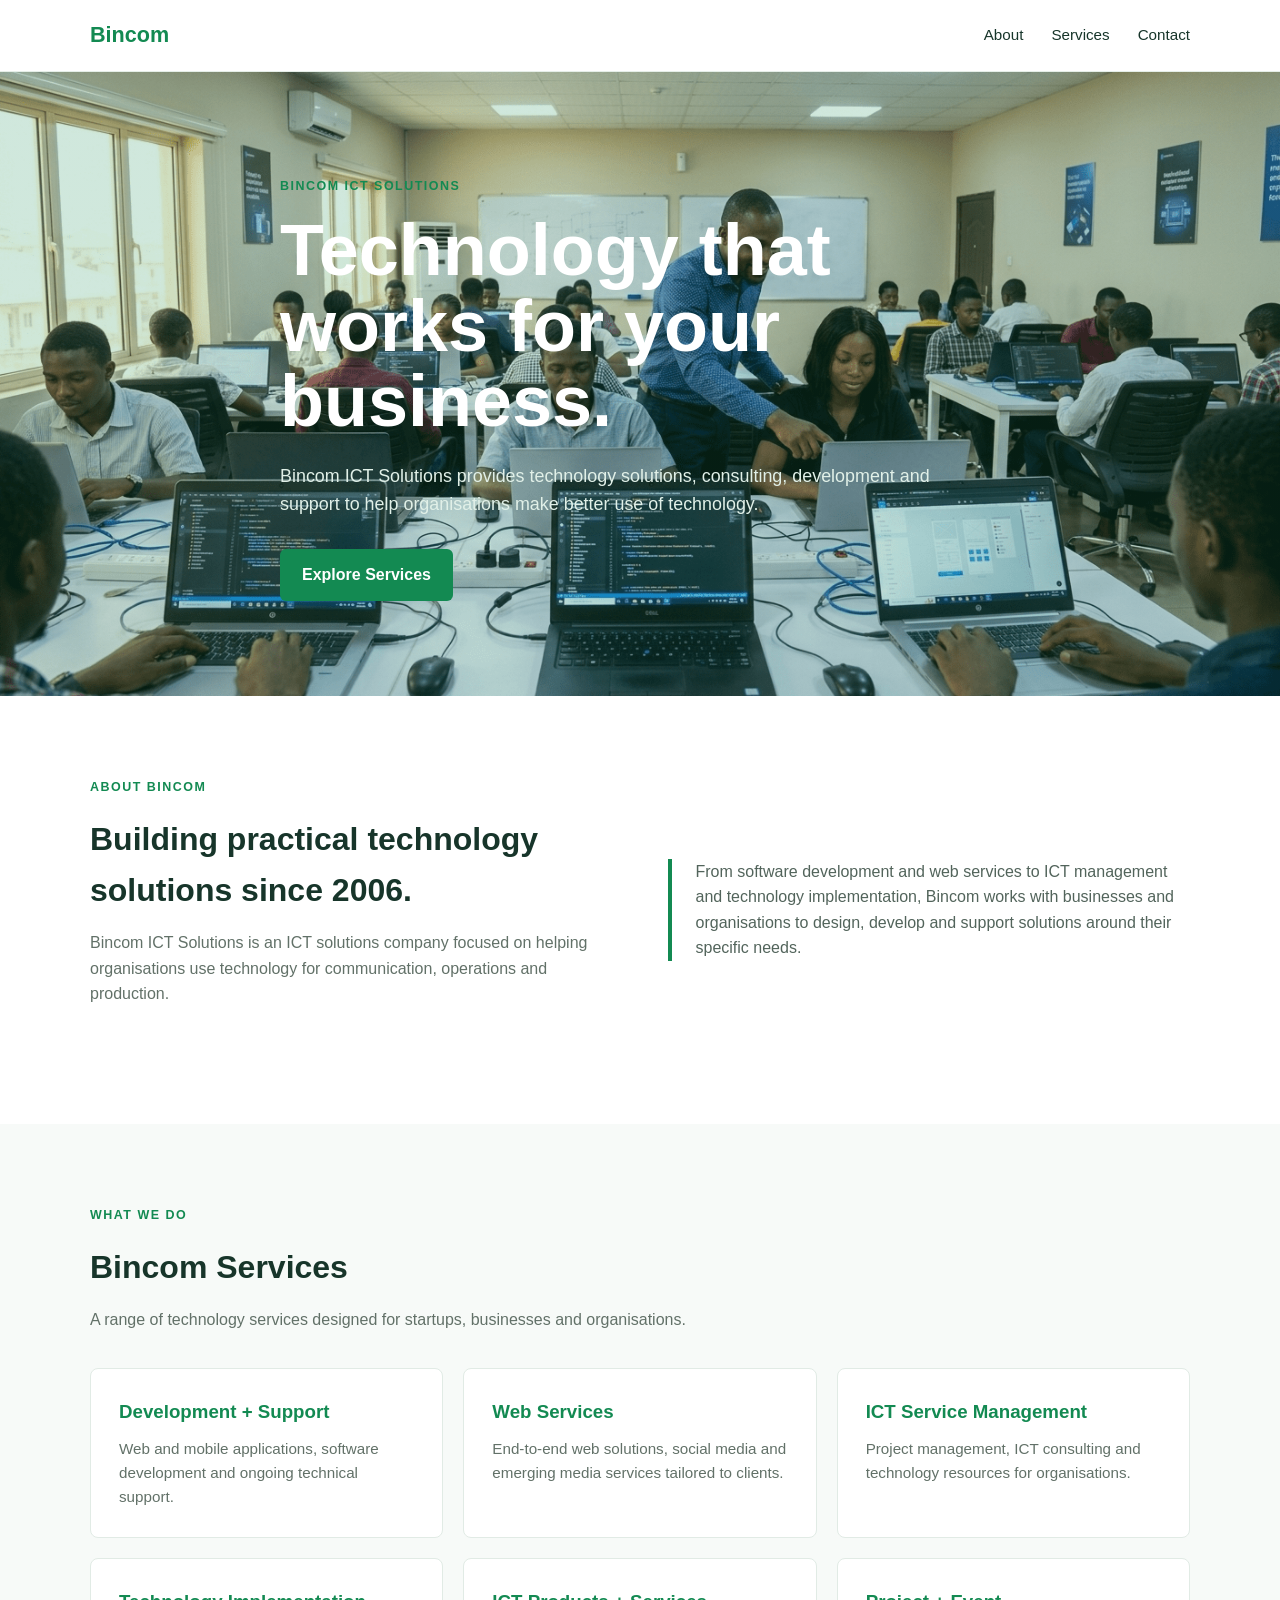
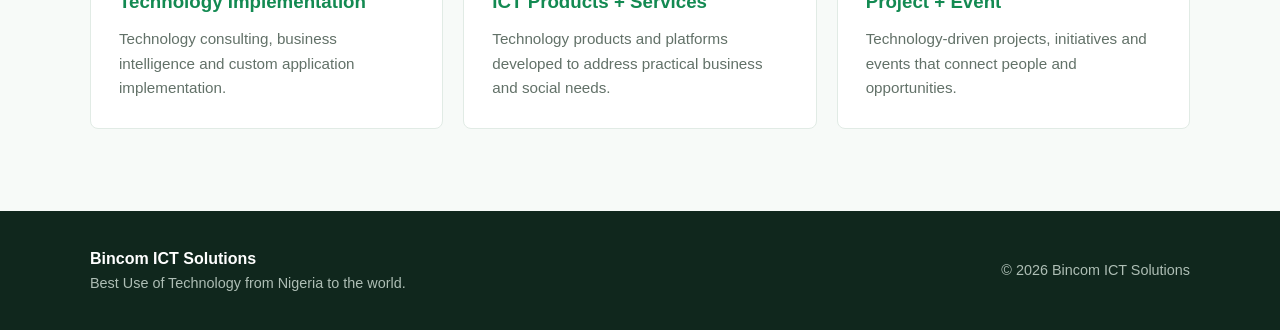
==== assignment1.html @ 0c13c12b "Initial commit: Bincom PHP course Assessment 1 (HTML/CSS one-page site)" ====
<!DOCTYPE html>
<html lang="en">

<head>
    <meta charset="UTF-8">
    <meta name="viewport" content="width=device-width, initial-scale=1.0">
    <title>Bincom ICT Solutions</title>
    <style>
        * {
            box-sizing: border-box;
            margin: 0;
            padding: 0;
        }

        html {
            scroll-behavior: smooth;
        }

        body {
            font-family: Arial, Helvetica, sans-serif;
            color: #17352a;
            background: #fff;
            line-height: 1.6;
        }

        a {
            color: inherit;
            text-decoration: none;
        }

        .container {
            width: min(1100px, 90%);
            margin: auto;
        }

        nav {
            height: 72px;
            display: flex;
            align-items: center;
            justify-content: space-between;
            border-bottom: 1px solid #e5eee8;
            position: sticky;
            top: 0;
            background: rgba(255, 255, 255, .96);
            z-index: 10;
        }

        .logo {
            font-size: 1.35rem;
            font-weight: 800;
            color: #138a52;
        }

        .nav-links {
            display: flex;
            gap: 28px;
            list-style: none;
            font-size: .95rem;
        }

        .nav-links a:hover {
            color: #138a52;
        }

        .hero {
            padding: 105px 0 95px;
background: linear-gradient(0deg, rgba(19, 138, 82, .2), rgba(19, 138, 82, .2)), url('assets/img/swergthyj.png') center/cover no-repeat;        }

        .hero-content {
            max-width: 720px;
            color: #fff;

            p{
                
                color: #e1f0e8;
            }
        }

        .eyebrow {
            color: #138a52;
            font-weight: 700;
            text-transform: uppercase;
            letter-spacing: 1.5px;
            font-size: .78rem;
            margin-bottom: 16px;
        }

        h1 {
            font-size: clamp(2.5rem, 6vw, 4.5rem);
            line-height: 1.05;
            margin-bottom: 22px;
        }

        .hero p {
            font-size: 1.12rem;
            /* color: #52645b; */
            max-width: 650px;
            margin-bottom: 30px;
        }

        .btn {
            display: inline-block;
            padding: 13px 22px;
            border-radius: 6px;
            background: #138a52;
            color: #fff;
            font-weight: 700;
        }

        .btn:hover {
            background: #0d7042;
        }

        section {
            padding: 82px 0;
        }

        .section-title {
            font-size: 2rem;
            margin-bottom: 14px;
        }

        .section-lead {
            color: #627168;
            max-width: 700px;
            margin-bottom: 35px;
        }

        .about {
            background: #fff;
        }

        .about-grid {
            display: grid;
            grid-template-columns: 1fr 1fr;
            gap: 55px;
            align-items: center;
        }

        .about-box {
            border-left: 4px solid #138a52;
            padding-left: 24px;
            color: #52645b;
        }

        .services {
            background: #f7faf8;
        }

        .cards {
            display: grid;
            grid-template-columns: repeat(3, 1fr);
            gap: 20px;
        }

        .card {
            background: #fff;
            border: 1px solid #e1ebe5;
            border-radius: 8px;
            padding: 28px;
        }

        .card h3 {
            margin-bottom: 10px;
            color: #138a52;
        }

        .card p {
            color: #627168;
            font-size: .95rem;
        }

        footer {
            background: #10271d;
            color: #dce9e1;
            padding: 35px 0;
        }

        .footer-inner {
            display: flex;
            justify-content: space-between;
            gap: 20px;
            align-items: center;
        }

        footer strong {
            color: #fff;
        }

        footer p {
            font-size: .9rem;
            color: #aebeb5;
        }

        @media (max-width: 760px) {
            .nav-links {
                gap: 14px;
                font-size: .82rem;
            }

            .about-grid,
            .cards {
                grid-template-columns: 1fr;
            }

            .hero {
                padding: 75px 0;
            }

            section {
                padding: 60px 0;
            }

            .footer-inner {
                flex-direction: column;
                align-items: flex-start;
            }
        }
    </style>
</head>

<body>

    <nav>
        <div class="container" style="display:flex;align-items:center;justify-content:space-between;">
            <a class="logo" href="#">Bincom</a>
            <ul class="nav-links">
                <li><a href="#about">About</a></li>
                <li><a href="#services">Services</a></li>
                <li><a href="#contact">Contact</a></li>
            </ul>
        </div>
    </nav>

    <header class="hero">
        <div class="container hero-content">
            <div class="eyebrow">Bincom ICT Solutions</div>
            <h1>Technology that works for your business.</h1>
            <p>
                Bincom ICT Solutions provides technology solutions, consulting,
                development and support to help organisations make better use of technology.
            </p>
            <a class="btn" href="#services">Explore Services</a>
        </div>
    </header>

    <section class="about" id="about">
        <div class="container about-grid">
            <div>
                <div class="eyebrow">About Bincom</div>
                <h2 class="section-title">Building practical technology solutions since 2006.</h2>
                <p class="section-lead">
                    Bincom ICT Solutions is an ICT solutions company focused on helping
                    organisations use technology for communication, operations and production.
                </p>
            </div>
            <div class="about-box">
                <p>
                    From software development and web services to ICT management and
                    technology implementation, Bincom works with businesses and organisations
                    to design, develop and support solutions around their specific needs.
                </p>
            </div>
        </div>
    </section>

    <section class="services" id="services">
        <div class="container">
            <div class="eyebrow">What We Do</div>
            <h2 class="section-title">Bincom Services</h2>
            <p class="section-lead">
                A range of technology services designed for startups, businesses and organisations.
            </p>

            <div class="cards">
                <div class="card">
                    <h3>Development + Support</h3>
                    <p>Web and mobile applications, software development and ongoing technical support.</p>
                </div>
                <div class="card">
                    <h3>Web Services</h3>
                    <p>End-to-end web solutions, social media and emerging media services tailored to clients.</p>
                </div>
                <div class="card">
                    <h3>ICT Service Management</h3>
                    <p>Project management, ICT consulting and technology resources for organisations.</p>
                </div>
                <div class="card">
                    <h3>Technology Implementation</h3>
                    <p>Technology consulting, business intelligence and custom application implementation.</p>
                </div>
                <div class="card">
                    <h3>ICT Products + Services</h3>
                    <p>Technology products and platforms developed to address practical business and social needs.</p>
                </div>
                <div class="card">
                    <h3>Project + Event</h3>
                    <p>Technology-driven projects, initiatives and events that connect people and opportunities.</p>
                </div>
            </div>
        </div>
    </section>

    <footer id="contact">
        <div class="container footer-inner">
            <div>
                <strong>Bincom ICT Solutions</strong>
                <p>Best Use of Technology from Nigeria to the world.</p>
            </div>
            <p>© 2026 Bincom ICT Solutions</p>
        </div>
    </footer>

</body>

</html>
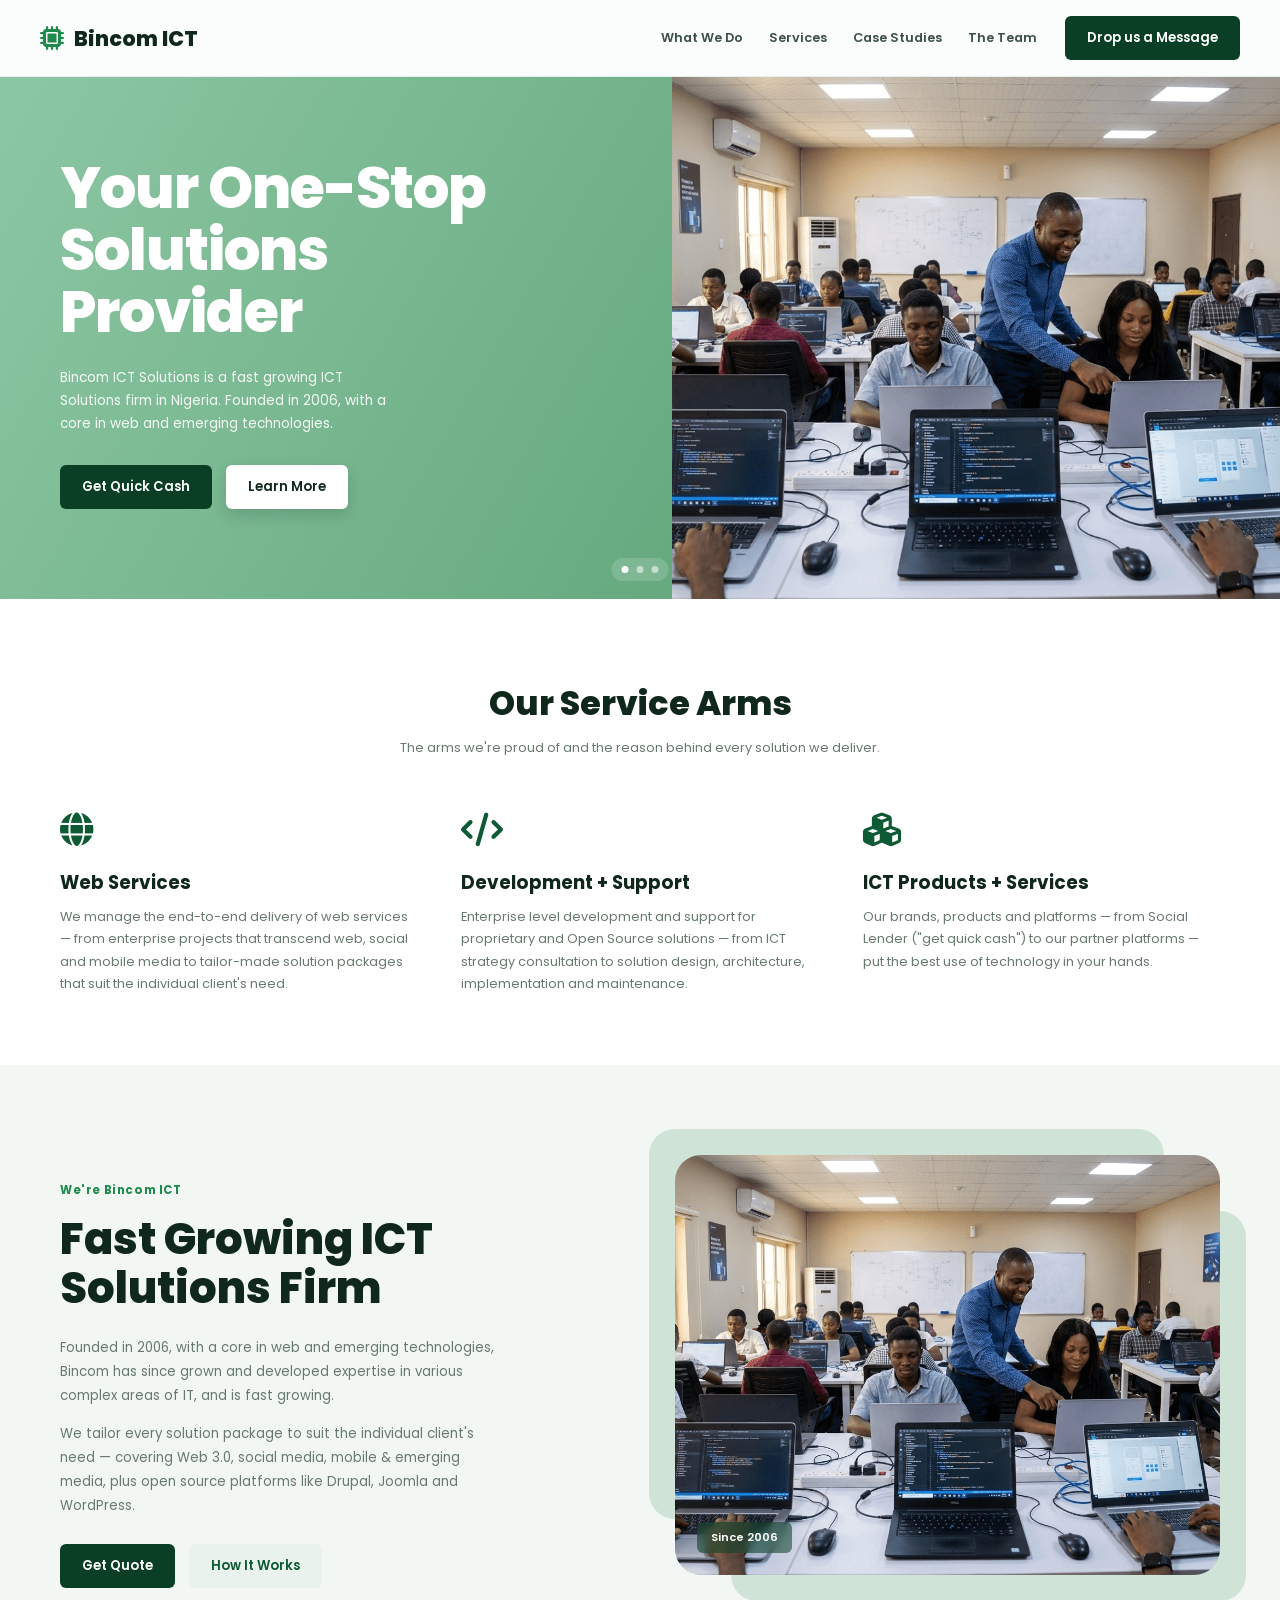
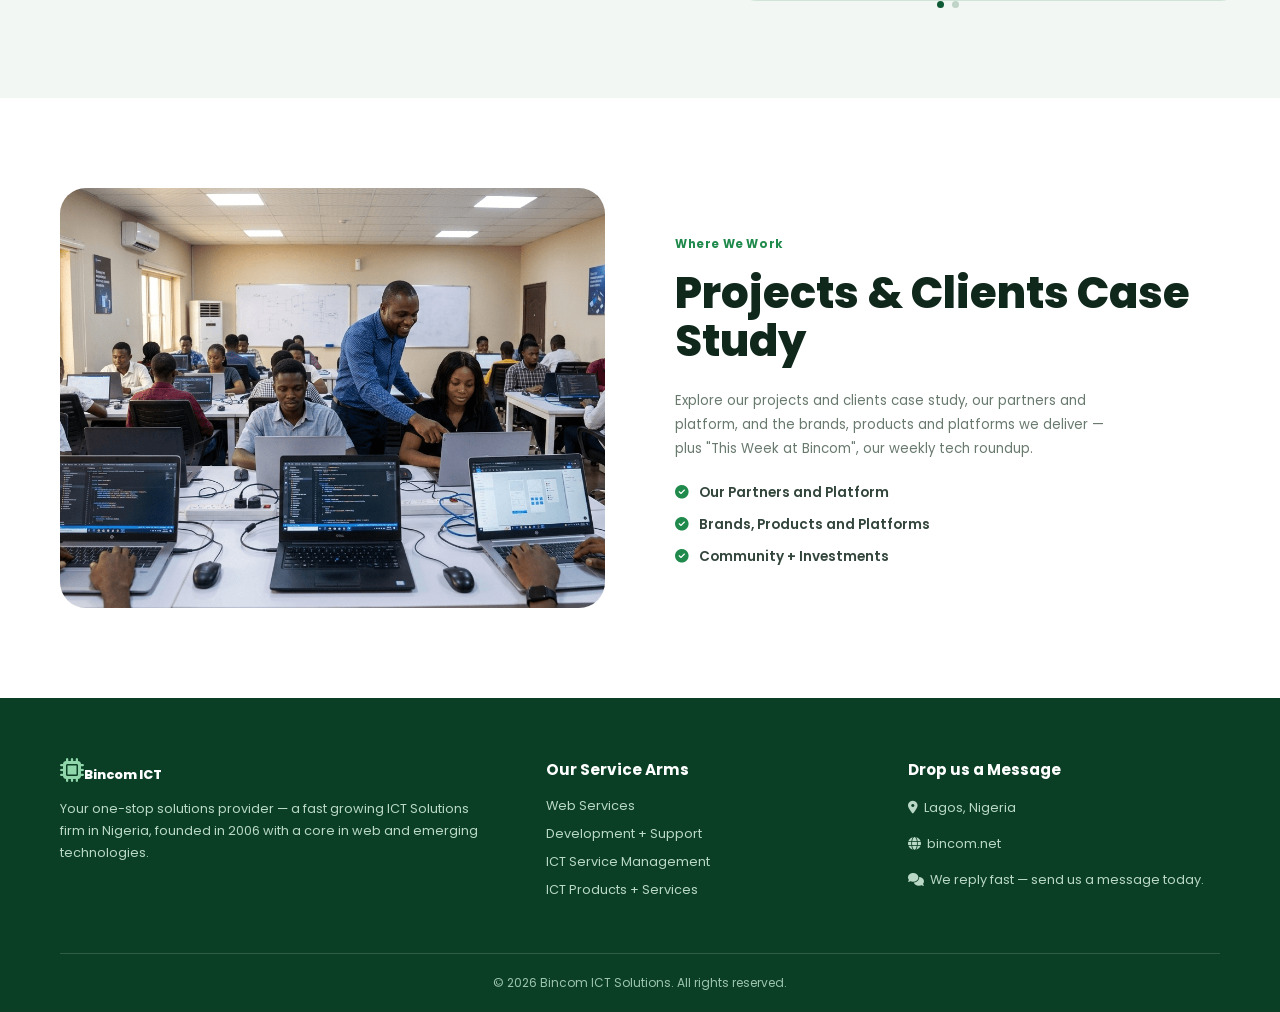
==== commit b7c6283f: "docs: update README and documentation for external CSS, hero image and redesign" ====
--- a/assignment1.html
+++ b/assignment1.html
@@ -4,313 +4,157 @@
 <head>
     <meta charset="UTF-8">
     <meta name="viewport" content="width=device-width, initial-scale=1.0">
-    <title>Bincom ICT Solutions</title>
-    <style>
-        * {
-            box-sizing: border-box;
-            margin: 0;
-            padding: 0;
-        }
+    <title>Bincom ICT — Your One-Stop Solutions Provider</title>
 
-        html {
-            scroll-behavior: smooth;
-        }
-
-        body {
-            font-family: Arial, Helvetica, sans-serif;
-            color: #17352a;
-            background: #fff;
-            line-height: 1.6;
-        }
-
-        a {
-            color: inherit;
-            text-decoration: none;
-        }
-
-        .container {
-            width: min(1100px, 90%);
-            margin: auto;
-        }
-
-        nav {
-            height: 72px;
-            display: flex;
-            align-items: center;
-            justify-content: space-between;
-            border-bottom: 1px solid #e5eee8;
-            position: sticky;
-            top: 0;
-            background: rgba(255, 255, 255, .96);
-            z-index: 10;
-        }
-
-        .logo {
-            font-size: 1.35rem;
-            font-weight: 800;
-            color: #138a52;
-        }
-
-        .nav-links {
-            display: flex;
-            gap: 28px;
-            list-style: none;
-            font-size: .95rem;
-        }
-
-        .nav-links a:hover {
-            color: #138a52;
-        }
-
-        .hero {
-            padding: 105px 0 95px;
-background: linear-gradient(0deg, rgba(19, 138, 82, .2), rgba(19, 138, 82, .2)), url('assets/img/swergthyj.png') center/cover no-repeat;        }
-
-        .hero-content {
-            max-width: 720px;
-            color: #fff;
-
-            p{
-                
-                color: #e1f0e8;
-            }
-        }
-
-        .eyebrow {
-            color: #138a52;
-            font-weight: 700;
-            text-transform: uppercase;
-            letter-spacing: 1.5px;
-            font-size: .78rem;
-            margin-bottom: 16px;
-        }
-
-        h1 {
-            font-size: clamp(2.5rem, 6vw, 4.5rem);
-            line-height: 1.05;
-            margin-bottom: 22px;
-        }
-
-        .hero p {
-            font-size: 1.12rem;
-            /* color: #52645b; */
-            max-width: 650px;
-            margin-bottom: 30px;
-        }
-
-        .btn {
-            display: inline-block;
-            padding: 13px 22px;
-            border-radius: 6px;
-            background: #138a52;
-            color: #fff;
-            font-weight: 700;
-        }
-
-        .btn:hover {
-            background: #0d7042;
-        }
-
-        section {
-            padding: 82px 0;
-        }
-
-        .section-title {
-            font-size: 2rem;
-            margin-bottom: 14px;
-        }
-
-        .section-lead {
-            color: #627168;
-            max-width: 700px;
-            margin-bottom: 35px;
-        }
-
-        .about {
-            background: #fff;
-        }
-
-        .about-grid {
-            display: grid;
-            grid-template-columns: 1fr 1fr;
-            gap: 55px;
-            align-items: center;
-        }
-
-        .about-box {
-            border-left: 4px solid #138a52;
-            padding-left: 24px;
-            color: #52645b;
-        }
-
-        .services {
-            background: #f7faf8;
-        }
-
-        .cards {
-            display: grid;
-            grid-template-columns: repeat(3, 1fr);
-            gap: 20px;
-        }
-
-        .card {
-            background: #fff;
-            border: 1px solid #e1ebe5;
-            border-radius: 8px;
-            padding: 28px;
-        }
-
-        .card h3 {
-            margin-bottom: 10px;
-            color: #138a52;
-        }
-
-        .card p {
-            color: #627168;
-            font-size: .95rem;
-        }
-
-        footer {
-            background: #10271d;
-            color: #dce9e1;
-            padding: 35px 0;
-        }
-
-        .footer-inner {
-            display: flex;
-            justify-content: space-between;
-            gap: 20px;
-            align-items: center;
-        }
-
-        footer strong {
-            color: #fff;
-        }
-
-        footer p {
-            font-size: .9rem;
-            color: #aebeb5;
-        }
-
-        @media (max-width: 760px) {
-            .nav-links {
-                gap: 14px;
-                font-size: .82rem;
-            }
-
-            .about-grid,
-            .cards {
-                grid-template-columns: 1fr;
-            }
-
-            .hero {
-                padding: 75px 0;
-            }
-
-            section {
-                padding: 60px 0;
-            }
-
-            .footer-inner {
-                flex-direction: column;
-                align-items: flex-start;
-            }
-        }
-    </style>
+    <!-- Font Awesome -->
+    <link rel="stylesheet" href="https://cdnjs.cloudflare.com/ajax/libs/font-awesome/6.5.2/css/all.min.css">
+    <!-- Fonts -->
+    <link rel="preconnect" href="https://fonts.googleapis.com">
+    <link href="https://fonts.googleapis.com/css2?family=Poppins:wght@400;500;600;700;800&display=swap"
+        rel="stylesheet">
+    <link rel="stylesheet" href="./assets/css/assessment1.css">
 </head>
 
 <body>
 
-    <nav>
-        <div class="container" style="display:flex;align-items:center;justify-content:space-between;">
-            <a class="logo" href="#">Bincom</a>
-            <ul class="nav-links">
-                <li><a href="#about">About</a></li>
-                <li><a href="#services">Services</a></li>
-                <li><a href="#contact">Contact</a></li>
-            </ul>
-        </div>
-    </nav>
+    <div class="page">
 
-    <header class="hero">
-        <div class="container hero-content">
-            <div class="eyebrow">Bincom ICT Solutions</div>
-            <h1>Technology that works for your business.</h1>
-            <p>
-                Bincom ICT Solutions provides technology solutions, consulting,
-                development and support to help organisations make better use of technology.
-            </p>
-            <a class="btn" href="#services">Explore Services</a>
-        </div>
-    </header>
+        <!-- ===== Header ===== -->
+        <header class="site-header">
+            <a class="brand" href="#">
+                <i class="fa-solid fa-microchip"></i><span>Bincom ICT</span>
+            </a>
+            <nav class="main-nav">
+                <a href="#services">What We Do</a>
+                <a href="#about">Services</a>
+                <a href="#work">Case Studies</a>
+                <a href="#footer">The Team</a>
+            </nav>
+            <a href="#footer" class="btn btn-dark">Drop us a Message</a>
+        </header>
 
-    <section class="about" id="about">
-        <div class="container about-grid">
-            <div>
-                <div class="eyebrow">About Bincom</div>
-                <h2 class="section-title">Building practical technology solutions since 2006.</h2>
-                <p class="section-lead">
-                    Bincom ICT Solutions is an ICT solutions company focused on helping
-                    organisations use technology for communication, operations and production.
-                </p>
-            </div>
-            <div class="about-box">
-                <p>
-                    From software development and web services to ICT management and
-                    technology implementation, Bincom works with businesses and organisations
-                    to design, develop and support solutions around their specific needs.
-                </p>
-            </div>
-        </div>
-    </section>
-
-    <section class="services" id="services">
-        <div class="container">
-            <div class="eyebrow">What We Do</div>
-            <h2 class="section-title">Bincom Services</h2>
-            <p class="section-lead">
-                A range of technology services designed for startups, businesses and organisations.
-            </p>
-
-            <div class="cards">
-                <div class="card">
-                    <h3>Development + Support</h3>
-                    <p>Web and mobile applications, software development and ongoing technical support.</p>
-                </div>
-                <div class="card">
-                    <h3>Web Services</h3>
-                    <p>End-to-end web solutions, social media and emerging media services tailored to clients.</p>
-                </div>
-                <div class="card">
-                    <h3>ICT Service Management</h3>
-                    <p>Project management, ICT consulting and technology resources for organisations.</p>
-                </div>
-                <div class="card">
-                    <h3>Technology Implementation</h3>
-                    <p>Technology consulting, business intelligence and custom application implementation.</p>
-                </div>
-                <div class="card">
-                    <h3>ICT Products + Services</h3>
-                    <p>Technology products and platforms developed to address practical business and social needs.</p>
-                </div>
-                <div class="card">
-                    <h3>Project + Event</h3>
-                    <p>Technology-driven projects, initiatives and events that connect people and opportunities.</p>
+        <!-- ===== Hero ===== -->
+        <section class="hero">
+            <div class="hero-copy">
+                <h1>Your One-Stop<br>Solutions<br>Provider</h1>
+                <p>Bincom ICT Solutions is a fast growing ICT Solutions firm in Nigeria.
+                    Founded in 2006, with a core in web and emerging technologies.</p>
+                <div class="actions">
+                    <a href="#services" class="btn btn-dark">Get Quick Cash</a>
+                    <a href="#about" class="btn btn-light">Learn More</a>
                 </div>
             </div>
-        </div>
-    </section>
+            <div class="hero-media">
+                <img src="assets/img/hero.png" alt="Bincom ICT solutions specialist">
+            </div>
+            <div class="dots">
+                <span class="dot active"></span><span class="dot"></span><span class="dot"></span>
+            </div>
+        </section>
 
-    <footer id="contact">
-        <div class="container footer-inner">
-            <div>
-                <strong>Bincom ICT Solutions</strong>
-                <p>Best Use of Technology from Nigeria to the world.</p>
+        <!-- ===== Service arms (3 columns) ===== -->
+        <section class="features" id="services">
+            <h2 class="section-title">Our Service Arms</h2>
+            <p class="section-sub">The arms we're proud of and the reason behind every solution we deliver.</p>
+
+            <div class="features-grid">
+                <article class="feature">
+                    <i class="fa-solid fa-globe"></i>
+                    <h3>Web Services</h3>
+                    <p>We manage the end-to-end delivery of web services — from enterprise projects
+                        that transcend web, social and mobile media to tailor-made solution packages
+                        that suit the individual client's need.</p>
+                </article>
+
+                <article class="feature">
+                    <i class="fa-solid fa-code"></i>
+                    <h3>Development + Support</h3>
+                    <p>Enterprise level development and support for proprietary and Open Source
+                        solutions — from ICT strategy consultation to solution design, architecture,
+                        implementation and maintenance.</p>
+                </article>
+
+                <article class="feature">
+                    <i class="fa-solid fa-cubes"></i>
+                    <h3>ICT Products + Services</h3>
+                    <p>Our brands, products and platforms — from Social Lender ("get quick cash")
+                        to our partner platforms — put the best use of technology in your hands.</p>
+                </article>
             </div>
-            <p>© 2026 Bincom ICT Solutions</p>
-        </div>
-    </footer>
+        </section>
 
+        <!-- ===== About / split section ===== -->
+        <section class="about" id="about">
+            <div class="about-copy">
+                <span class="eyebrow">We're Bincom ICT</span>
+                <h2 class="big">Fast Growing ICT Solutions Firm</h2>
+                <p>Founded in 2006, with a core in web and emerging technologies, Bincom has since
+                    grown and developed expertise in various complex areas of IT, and is fast growing.</p>
+                <p>We tailor every solution package to suit the individual client's need — covering
+                    Web 3.0, social media, mobile &amp; emerging media, plus open source platforms
+                    like Drupal, Joomla and WordPress.</p>
+                <div class="actions">
+                    <a href="#footer" class="btn btn-dark">Get Quote</a>
+                    <a href="#work" class="btn btn-ghost">How It Works</a>
+                </div>
+            </div>
+
+            <div class="about-media-wrap">
+                <div class="about-media">
+                    <img src="assets/img/hero.png" alt="Bincom ICT professional at work">
+                    <span class="badge">Since 2006</span>
+                </div>
+                <div class="dots dark">
+                    <span class="dot active"></span><span class="dot"></span>
+                </div>
+            </div>
+        </section>
+
+        <!-- ===== Reversed split section ===== -->
+        <section class="work" id="work">
+            <div class="work-media">
+                <img src="assets/img/hero.png" alt="Bincom ICT project delivery">
+            </div>
+            <div class="work-copy">
+                <span class="eyebrow">Where We Work</span>
+                <h2 class="big">Projects &amp; Clients Case Study</h2>
+                <p>Explore our projects and clients case study, our partners and platform, and the
+                    brands, products and platforms we deliver — plus "This Week at Bincom", our
+                    weekly tech roundup.</p>
+                <ul class="check-list">
+                    <li><i class="fa-solid fa-circle-check"></i> Our Partners and Platform</li>
+                    <li><i class="fa-solid fa-circle-check"></i> Brands, Products and Platforms</li>
+                    <li><i class="fa-solid fa-circle-check"></i> Community + Investments</li>
+                </ul>
+            </div>
+        </section>
+
+        <!-- ===== Footer ===== -->
+        <footer class="site-footer" id="footer">
+            <div class="footer-grid">
+                <div>
+                    <a class="brand light" href="#"><i class="fa-solid fa-microchip"></i><span>Bincom ICT</span></a>
+                    <p>Your one-stop solutions provider — a fast growing ICT Solutions firm in
+                        Nigeria, founded in 2006 with a core in web and emerging technologies.</p>
+                </div>
+                <div>
+                    <h4>Our Service Arms</h4>
+                    <a href="#services">Web Services</a>
+                    <a href="#services">Development + Support</a>
+                    <a href="#services">ICT Service Management</a>
+                    <a href="#services">ICT Products + Services</a>
+                </div>
+                <div>
+                    <h4>Drop us a Message</h4>
+                    <p><i class="fa-solid fa-location-dot"></i>&nbsp; Lagos, Nigeria</p>
+                    <p><i class="fa-solid fa-globe"></i>&nbsp; bincom.net</p>
+                    <p><i class="fa-solid fa-comments"></i>&nbsp; We reply fast — send us a message today.</p>
+                </div>
+            </div>
+            <div class="footer-bottom">© 2026 Bincom ICT Solutions. All rights reserved.</div>
+        </footer>
+
+    </div>
 </body>
 
 </html>
--- a/assets/css/assessment1.css
+++ b/assets/css/assessment1.css
@@ -0,0 +1,468 @@
+        :root {
+            --primary: #1f8a4c;
+            --primary-dark: #0e5a34;
+            --primary-darker: #0a3f26;
+            /* buttons / footer (was navy) */
+            --hero-a: #8cc7a3;
+            /* hero gradient (was blue) */
+            --hero-b: #4e9668;
+            --page-bg: #2e7a50;
+            /* outer background (was blue) */
+            --ink: #10281c;
+            --muted: #68796e;
+            --light: #f2f7f4;
+        }
+
+        * {
+            margin: 0;
+            padding: 0;
+            box-sizing: border-box;
+        }
+
+        body {
+            font-family: 'Poppins', sans-serif;
+            background: var(--page-bg);
+            color: var(--ink);
+        }
+
+        img {
+            display: block;
+            max-width: 100%;
+        }
+
+        a {
+            text-decoration: none;
+            color: inherit;
+        }
+
+        .page {
+            margin: 0 auto;
+            background: #fff;
+        }
+
+        /* ---------- Header ---------- */
+        .site-header {
+            display: flex;
+            align-items: center;
+            gap: 28px;
+            padding: 16px 40px;
+            background: #fbfdfc;
+            border-bottom: 1px solid #e6efe9;
+        }
+
+        .brand {
+            display: flex;
+            align-items: center;
+            gap: 10px;
+            margin-right: auto;
+            font-weight: 800;
+            font-size: 1.3rem;
+            color: var(--ink);
+        }
+
+        .brand i {
+            color: var(--primary);
+            font-size: 1.5rem;
+        }
+
+        .main-nav {
+            display: flex;
+            gap: 26px;
+        }
+
+        .main-nav a {
+            font-size: .8rem;
+            font-weight: 600;
+            color: #3c5046;
+        }
+
+        .main-nav a:hover {
+            color: var(--primary);
+        }
+
+        /* ---------- Buttons ---------- */
+        .btn {
+            display: inline-block;
+            padding: 12px 22px;
+            border-radius: 6px;
+            font-size: .82rem;
+            font-weight: 600;
+            transition: .2s;
+        }
+
+        .btn-dark {
+            background: var(--primary-darker);
+            color: #fff;
+        }
+
+        .btn-dark:hover {
+            background: var(--primary-dark);
+        }
+
+        .btn-light {
+            background: #fff;
+            color: var(--ink);
+            box-shadow: 0 6px 16px rgba(0, 0, 0, .15);
+        }
+
+        .btn-ghost {
+            background: #e9f2ec;
+            color: var(--primary-dark);
+        }
+
+        /* ---------- Hero ---------- */
+        .hero {
+            position: relative;
+            display: grid;
+            grid-template-columns: 1.05fr .95fr;
+            background: linear-gradient(120deg, var(--hero-a), var(--hero-b));
+        }
+
+        .hero-copy {
+            padding: 80px 40px 90px 60px;
+            color: #fff;
+        }
+
+        .hero-copy h1 {
+            font-size: 3.6rem;
+            line-height: 1.08;
+            font-weight: 800;
+            letter-spacing: -1px;
+        }
+
+        .hero-copy p {
+            margin: 22px 0 30px;
+            max-width: 340px;
+            font-size: .85rem;
+            line-height: 1.7;
+            color: rgba(255, 255, 255, .92);
+        }
+
+        .hero-media {
+            position: relative;
+            min-height: 420px;
+        }
+
+        .hero-media img {
+            position: absolute;
+            inset: 0;
+            width: 100%;
+            height: 100%;
+            object-fit: cover;
+            object-position: center top;
+        }
+
+        /* slider dots pill */
+        .dots {
+            position: absolute;
+            left: 50%;
+            transform: translateX(-50%);
+            bottom: 18px;
+            display: flex;
+            gap: 8px;
+            padding: 8px 10px;
+            border-radius: 20px;
+            background: rgba(255, 255, 255, .15);
+        }
+
+        .dot {
+            width: 7px;
+            height: 7px;
+            border-radius: 50%;
+            background: rgba(255, 255, 255, .55);
+        }
+
+        .dot.active {
+            background: #fff;
+        }
+
+        /* ---------- Features ---------- */
+        .features {
+            padding: 80px 60px 70px;
+            text-align: center;
+        }
+
+        .section-title {
+            font-size: 2.1rem;
+            font-weight: 800;
+        }
+
+        .section-sub {
+            margin-top: 10px;
+            font-size: .8rem;
+            color: var(--muted);
+        }
+
+        .features-grid {
+            margin-top: 56px;
+            display: grid;
+            grid-template-columns: repeat(3, 1fr);
+            gap: 44px;
+            text-align: left;
+        }
+
+        .feature i {
+            font-size: 2.1rem;
+            color: var(--primary-dark);
+        }
+
+        .feature h3 {
+            margin: 20px 0 10px;
+            font-size: 1.15rem;
+            font-weight: 700;
+        }
+
+        .feature p {
+            font-size: .8rem;
+            line-height: 1.75;
+            color: var(--muted);
+        }
+
+        /* ---------- About split ---------- */
+        .about {
+            background: var(--light);
+            padding: 90px 60px;
+            display: grid;
+            grid-template-columns: 1fr 1fr;
+            gap: 70px;
+            align-items: center;
+        }
+
+        .eyebrow {
+            font-size: .72rem;
+            font-weight: 700;
+            letter-spacing: .6px;
+            color: var(--primary);
+        }
+
+        .big {
+            margin: 14px 0 24px;
+            font-size: 2.7rem;
+            line-height: 1.12;
+            font-weight: 800;
+        }
+
+        .about-copy p,
+        .work-copy p {
+            font-size: .83rem;
+            line-height: 1.8;
+            color: var(--muted);
+            margin-bottom: 14px;
+            max-width: 440px;
+        }
+
+        .actions {
+            display: flex;
+            gap: 14px;
+            margin-top: 26px;
+        }
+
+        .about-media {
+            position: relative;
+        }
+
+        .about-media::before,
+        .about-media::after {
+            content: "";
+            position: absolute;
+            background: #cfe4d6;
+            border-radius: 26px;
+        }
+
+        .about-media::before {
+            top: -26px;
+            left: -26px;
+            right: 56px;
+            bottom: 56px;
+        }
+
+        .about-media::after {
+            right: -26px;
+            bottom: -26px;
+            top: 56px;
+            left: 56px;
+        }
+
+        .about-media img {
+            position: relative;
+            z-index: 1;
+            width: 100%;
+            height: 420px;
+            object-fit: cover;
+            border-radius: 26px;
+        }
+
+        .badge {
+            position: absolute;
+            z-index: 2;
+            left: 22px;
+            bottom: 22px;
+            background: rgba(10, 63, 38, .55);
+            backdrop-filter: blur(4px);
+            color: #fff;
+            font-size: .7rem;
+            font-weight: 600;
+            padding: 7px 14px;
+            border-radius: 6px;
+        }
+
+        .about-media-wrap .dots {
+            position: static;
+            transform: none;
+            justify-content: center;
+            margin-top: 26px;
+            padding: 0;
+            background: none;
+        }
+
+        .dots.dark .dot {
+            background: #bfd4c6;
+        }
+
+        .dots.dark .dot.active {
+            background: var(--primary-dark);
+        }
+
+        /* ---------- Work split ---------- */
+        .work {
+            padding: 90px 60px;
+            display: grid;
+            grid-template-columns: 1fr 1fr;
+            gap: 70px;
+            align-items: center;
+            background: #fff;
+        }
+
+        .work-media img {
+            width: 100%;
+            height: 420px;
+            object-fit: cover;
+            border-radius: 26px;
+        }
+
+        .check-list {
+            list-style: none;
+            margin-top: 22px;
+            display: grid;
+            gap: 12px;
+        }
+
+        .check-list li {
+            display: flex;
+            gap: 10px;
+            align-items: center;
+            font-size: .85rem;
+            font-weight: 600;
+            color: #33463c;
+        }
+
+        .check-list i {
+            color: var(--primary);
+        }
+
+        /* ---------- Footer ---------- */
+        .site-footer {
+            background: var(--primary-darker);
+            color: #cfe6d8;
+            padding: 60px 60px 0;
+        }
+
+        .footer-grid {
+            display: grid;
+            grid-template-columns: 1.4fr 1fr 1fr;
+            gap: 50px;
+            padding-bottom: 44px;
+        }
+
+        .brand.light {
+            color: #fff;
+            margin-right: 0;
+        }
+
+        .brand.light i {
+            color: #8fd6ab;
+        }
+
+        .site-footer p {
+            font-size: .8rem;
+            line-height: 1.7;
+            margin-top: 14px;
+            color: #b9d8c6;
+        }
+
+        .site-footer h4 {
+            color: #fff;
+            font-size: .95rem;
+            margin-bottom: 16px;
+        }
+
+        .site-footer h4+p {
+            margin-top: 0;
+        }
+
+        .site-footer a {
+            display: block;
+            font-size: .8rem;
+            margin-bottom: 10px;
+            color: #b9d8c6;
+        }
+
+        .site-footer a:hover {
+            color: #fff;
+        }
+
+        .footer-bottom {
+            border-top: 1px solid rgba(255, 255, 255, .15);
+            padding: 20px 0;
+            font-size: .75rem;
+            color: #9cc4ad;
+            text-align: center;
+        }
+
+        /* ---------- Responsive ---------- */
+        @media (max-width: 960px) {
+            .main-nav {
+                display: none;
+            }
+
+            .hero {
+                grid-template-columns: 1fr;
+            }
+
+            .hero-copy {
+                padding: 60px 30px 80px;
+            }
+
+            .hero-copy h1 {
+                font-size: 2.6rem;
+            }
+
+            .hero-media {
+                min-height: 340px;
+            }
+
+            .features-grid {
+                grid-template-columns: 1fr;
+                gap: 34px;
+            }
+
+            .about,
+            .work {
+                grid-template-columns: 1fr;
+                gap: 50px;
+                padding: 60px 30px;
+            }
+
+            .big {
+                font-size: 2.1rem;
+            }
+
+            .footer-grid {
+                grid-template-columns: 1fr;
+                gap: 30px;
+            }
+
+            .site-footer {
+                padding: 50px 30px 0;
+            }
+        }
